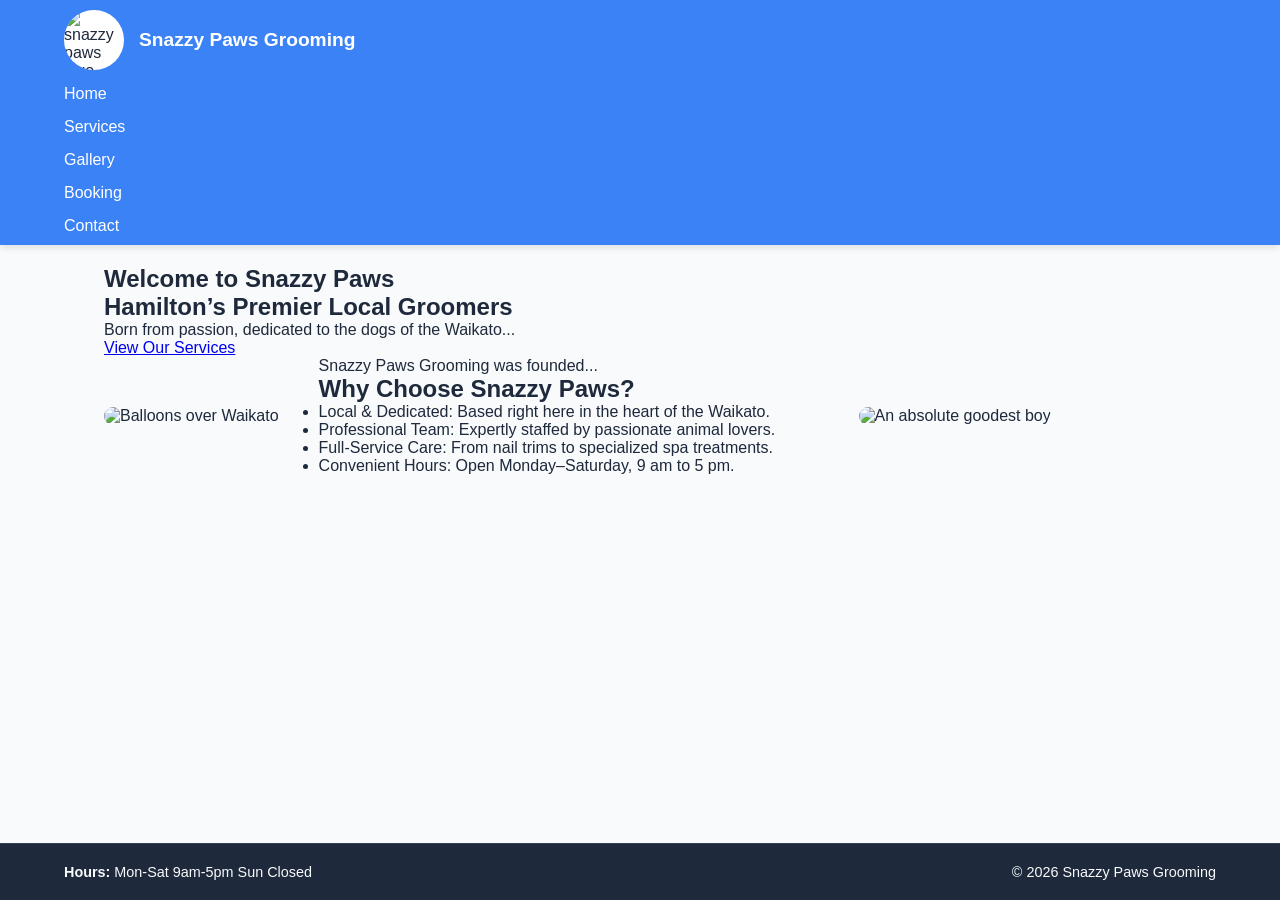
==== index.html @ b4efa89c "Add files via upload" ====
<!DOCTYPE html>
<html lang="en" class="scroll-smooth">
<head>
    <meta charset="utf-8">
    <meta name="viewport" content="width=device-width, initial-scale=1.0">
    <link rel= "stylesheet" href="css/snazzy.css">
    
    <title>Snazzy Paws Home</title>
</head>
<body>
    <nav class="nav-tab">
        <div class="brand-container">
            <div class="logo-container">
            <img src="Public/images/snazzy-logo.png" alt="snazzy paws logo">
            </div>
            <span class="brand-name">Snazzy Paws Grooming</span>
        </div>

        <div class="nav-links">
            <a href="index.html" aria-current="page">Home</a>
            <a href="services.html">Services</a>
            <a href="gallery.html">Gallery</a>
            <a href="booking.html">Booking</a>
            <a href="contact.html">Contact</a>
        </div>
    </nav>
    <main class="page-wrapper">
        <section class="overview"> <h1>Welcome to Snazzy Paws</h1>
            <h2>Hamilton’s Premier Local Groomers</h2>
            <p>Born from passion, dedicated to the dogs of the Waikato...</p>
            <a href="services.html" class="cta-button">View Our Services</a>
        </section>

        <section class="about-us">
            <div class="home-grid"> <div class="home-img">
                    <img src="Public/images/waikato.jpg" alt="Balloons over Waikato">
                </div>
                
                <div class="about-content">
                    <p>Snazzy Paws Grooming was founded...</p>
                    <h2>Why Choose Snazzy Paws?</h2>
                    <ul> <li>Local & Dedicated: Based right here in the heart of the Waikato.</li>
                        <li>Professional Team: Expertly staffed by passionate animal lovers.</li>
                        <li>Full-Service Care: From nail trims to specialized spa treatments.</li>
                        <li>Convenient Hours: Open Monday–Saturday, 9 am to 5 pm.</li>
                    </ul>
                </div>

                <div class="bigolboy">
                    <img src="Public/images/bigolboy.jpg" alt="An absolute goodest boy">
                </div>
            </div>
        </section>
    </main>
    

</body>
<footer class="footer">
    <div class="opening-hours">
        <p><strong>Hours:</strong> Mon-Sat 9am-5pm <br> Sun Closed</p>
    </div>
    
    <div class="copy-text">
        <p>&copy; 2026 Snazzy Paws Grooming</p>
    </div>
</footer>


</html>
---- css/snazzy.css ----
/* ------------------ Shared Stylings --------------------*/
/*  Reset and Page Background */
* {
  margin: 0;
  padding: 0;
  box-sizing: border-box; 
  font-family: sans-serif;
}

body {
  background-color: #f8fafc; 
  color: #1e293b;
}

/*  Navigation Bar (The Container) */
.nav-tab {
  display: flex;
  align-items: center; 
  background: #3b82f6; 
  padding: 10px 5%;
  box-shadow: 0 4px 6px -1px rgba(0, 0, 0, 0.1);
}

/*  The Logo and Title Group */
.brand-container {
  display: flex;
  align-items: center;
  gap: 15px;
  margin-right: auto; 
}

.logo-container {
  height: 60px;       
  width: 60px;       
  overflow: hidden;   
  border-radius: 50%; 
  background: white;  
}

.logo-container img {
  width: 100%;
  height: 100%;
  object-fit: cover;  
}

.brand-name {
  color: white;
  font-weight: bold;
  font-size: 1.2rem;
}

/*  The Navigation Links */
nav { 
    flex-direction: column; 
    height: auto; 
    padding: 20px 0;
  }
.nav-links {
  flex-direction: column;
  display: flex;
  gap: 15px;
  width: 100%;
  padding-top: 15px;
}

.nav-links a {
  text-decoration: none;
  color: white;
  font-weight: 500;
  transition: opacity 0.3s;
}

.nav-links a:hover {
  opacity: 0.8;
}

html, body {
  height: 100%; 
}

body {
  display: flex;
  flex-direction: column; 
  min-height: 100vh;      
  margin: 0;
}

main {
  flex: 1; 
}
.page-wrapper {
  width: 90%;
  max-width: 1800px; 
  margin: 0 auto;    
  padding: 0 40px;   
}

.overview {
  padding-top: 20px;
}

/* The Footer */
.footer {
  display: flex;
  justify-content: space-between; 
  align-items: center;           
  padding: 20px 5%;
  background-color: #1e293b;     
  color: #f8fafc;                
  font-size: 0.9rem;             
  border-top: 1px solid #334155; 
}

.opening-hours br {
  display: none; 
}

@media (max-width: 600px) {
  .footer {
    flex-direction: column;
    text-align: center;
    gap: 10px;
  }
  .opening-hours br {
    display: block; 
  }
}
/* ------------------ The Home/index page --------------------*/
overview {
    margin-left: 10%; 
    padding: 40px 0;
}

.home-grid {
    display: flex;
    align-items: center;
    gap: 40px;
}

.about-content {
    flex: 1;
    max-width: 500px;
}

.home-img img, .bigolboy img {
    width: 100%;
    height: 400px;
    object-fit: cover;
    border-radius: 50px; 
}

@media (max-width: 1024px) {
    .overview {
        margin-left: 0;
        text-align: center;
    }

    .home-grid {
        flex-direction: column; 
        gap: 20px;
    }

    .about-content {
        margin-left: 0 !important; 
        max-width: 100%;
        padding: 10px;
        text-align: center;
    }
    
    .home-img, .bigolboy {
        margin-left: 0 !important;
        width: 100%;
    }

    .home-img img, .bigolboy img {
        height: 300px; 
        border-radius: 20px;
    }

    ul {
        text-align: left; 
        display: inline-block;
    }
}
/* ------------------ The Services page --------------------*/
/* The Grid Container */

.services-grid {
  display: grid;
  grid-template-columns: repeat(2, 1fr); 
  gap: 30px;                             
  margin: 20px 0;
  padding-left: 20px;
  padding-right: 20px;
}

/* The Card Style */
.service-card {
  background: white;
  border-radius: 12px;                   
  overflow: hidden;                      
  box-shadow: 0 4px 12px rgba(0, 0, 0, 0.08); 
  transition: transform 0.2s ease;
}

.service-card:hover {
  transform: translateY(-5px);           
}

.service-card img {
  width: 100%;
  height: 200px;
  object-fit: cover;
  object-position: center;                     
}
.service-card img.focus-bottom {
  object-position: center bottom;
}
.service-card img.focus-top {
  object-position: center top;
}

.card-content {
  padding: 20px;
}


.pricing-table {
  display: flex;
  flex-direction: column; 
  align-items: center;  
}
table {
  table {
  width: 100%;
  border-collapse: collapse;
}
}

th, td {
  padding: 15px;
  text-align: left;
  border-bottom: 1px solid #e2e8f0; 
}

th {
  background-color: #3b82f6;
  color: white;
  text-transform: uppercase;
  font-size: 0.8rem;
  letter-spacing: 1px;
}

@media (max-width: 768px) {
  .services-grid {
    grid-template-columns: 1fr; 
  }
  
  .page-wrapper {
    padding: 0 20px; 
  }
}
.table-scroll-container {
  width: 100%;
  overflow-x: auto; 
  display: flex;
  flex-direction: column; 
  align-items: center; 
}
/* ------------------ The Contact page --------------------*/
.contact-container {
    display: grid;
    grid-template-columns: 1fr 1fr; 
    gap: 50px;                      
    padding-top: 40px;
    padding-bottom: 40px;
}


.contact-form {
    background: #f1f5f9;
    padding: 30px;
    border-radius: 12px;
    display: flex;
    flex-direction: column;
    gap: 10px;
}

.contact-form input, 
.contact-form textarea {
    padding: 12px;
    border: 1px solid #cbd5e1;
    border-radius: 6px;
    font-size: 1rem;
}

.submit-btn {
    background-color: #3b82f6;
    color: white;
    padding: 12px;
    border: none;
    border-radius: 6px;
    cursor: pointer;
    font-weight: bold;
    margin-top: 10px;
}
.map-container iframe {
    width: 100%;    
    max-width: 100%;
    height: 450px;  
    border-radius: 12px;
}

@media (max-width: 800px) {
    .contact-container {
        grid-template-columns: 1fr;
    }
}
/* ------------------ The Gallery page --------------------*/

.gallery-layout {
  display: grid;
  grid-template-columns: 3fr 1fr; 
  gap: 20px;
  align-items: start;
}

.featured-img img {
  width: 100%;
  height: 1000px; 
  object-fit: cover;
  border-radius: 12px;
  box-shadow: 0 4px 10px rgba(0,0,0,0.1);
}

.caption {
  font-size: 0.9rem;
  color: #64748b;
  margin-top: 8px;
  font-style: italic;
}


.thumbnail-sidebar {
  display: grid;
  grid-template-columns: repeat(2, 1fr); 
  gap: 10px;
}


.thumb img {
  width: 100%;
  aspect-ratio: 1 / 1; 
  object-fit: cover;
  border-radius: 8px;
  cursor: pointer;
  transition: transform 0.2s ease;
}

.thumb img:hover {
  transform: scale(1.05);
}


.more-images {
  background-color: #e2e8f0;
  border-radius: 8px;
  display: flex;
  align-items: center;
  justify-content: center;
  font-weight: bold;
  color: #475569;
  aspect-ratio: 1 / 1;
  cursor: pointer;
}


@media (max-width: 900px) {
  .gallery-layout {
    grid-template-columns: 1fr;
  }
  .featured-img img {
    height: 400px; 
  }
  .thumbnail-sidebar {
    grid-template-columns: repeat(4, 1fr); 
    margin-top: 20px; 
  }
}

/* ------------------ The Booking page --------------------*/
/* Create the side-by-side layout from your wireframe */
.booking-dashboard {
    display: grid;
    grid-template-columns: 1fr 1fr; /* Split into two equal columns */
    gap: 40px;                      /* Space between the calendar and the form */
    align-items: start;
}
.calendar-grid {
    display: grid;
    grid-template-columns: repeat(7, 1fr); 
    gap: 8px;
    background: #f8fafc;
    padding: 15px;
    border-radius: 8px;
    border: 1px solid #e2e8f0;
}
.calendar-wrapper h3 {
    margin-top: 20px;
    margin-bottom: 10px;
}
@media (max-width: 900px) {
    .booking-dashboard {
        grid-template-columns: 1fr;
    }
}
.day-head {
  font-size: 0.8rem;
  font-weight: bold;
  text-align: center;
  color: #64748b;
}
.calendar-day {
  aspect-ratio: 1 / 1; 
  border: 1px solid #e2e8f0;
  background: white;
  border-radius: 4px;
  cursor: pointer;
  display: flex;
  align-items: center;
  justify-content: center;
}
.calendar-day.current-selection {
    background-color: #3b82f6; 
    color: white;
    border-color: #2563eb;
    font-weight: bold;
}
.calendar-day:hover {
  background-color: #3b82f6;
  color: white;
}
.day-booked {
  background-color: #f1f5f9;
  color: #94a3b8;
  cursor: not-allowed;
  text-decoration: line-through;
}
.times-table{
  margin-top: 20px;
  margin-bottom: 40px;
}
.time-slots {
  display: flex;
  flex-wrap: wrap;
  gap: 10px;
  margin-top: 20px;
}
.time-btn {
  padding: 10px 20px;
  border: 1px solid #3b82f6;
  border-radius: 20px; 
  background: white;
  color: #3b82f6;
}
.booking-form-box {
  display: flex;
  flex-direction: column;
  gap: 15px; 
  max-width: 400px; 
}
.form-group {
  display: flex;
  flex-direction: column; 
  gap: 5px;
}
.form-group input, 
.form-group select, 
.form-group textarea {
  padding: 10px;
  border: 1px solid #cbd5e1;
  border-radius: 6px;
  width: 100%; 
}
.book-now-btn {
  background-color: #22c55e;
  color: white;
  padding: 12px;
  border: none;
  border-radius: 8px;
  font-weight: bold;
  cursor: pointer;
  width: fit-content;
  padding: 12px 30px;
}
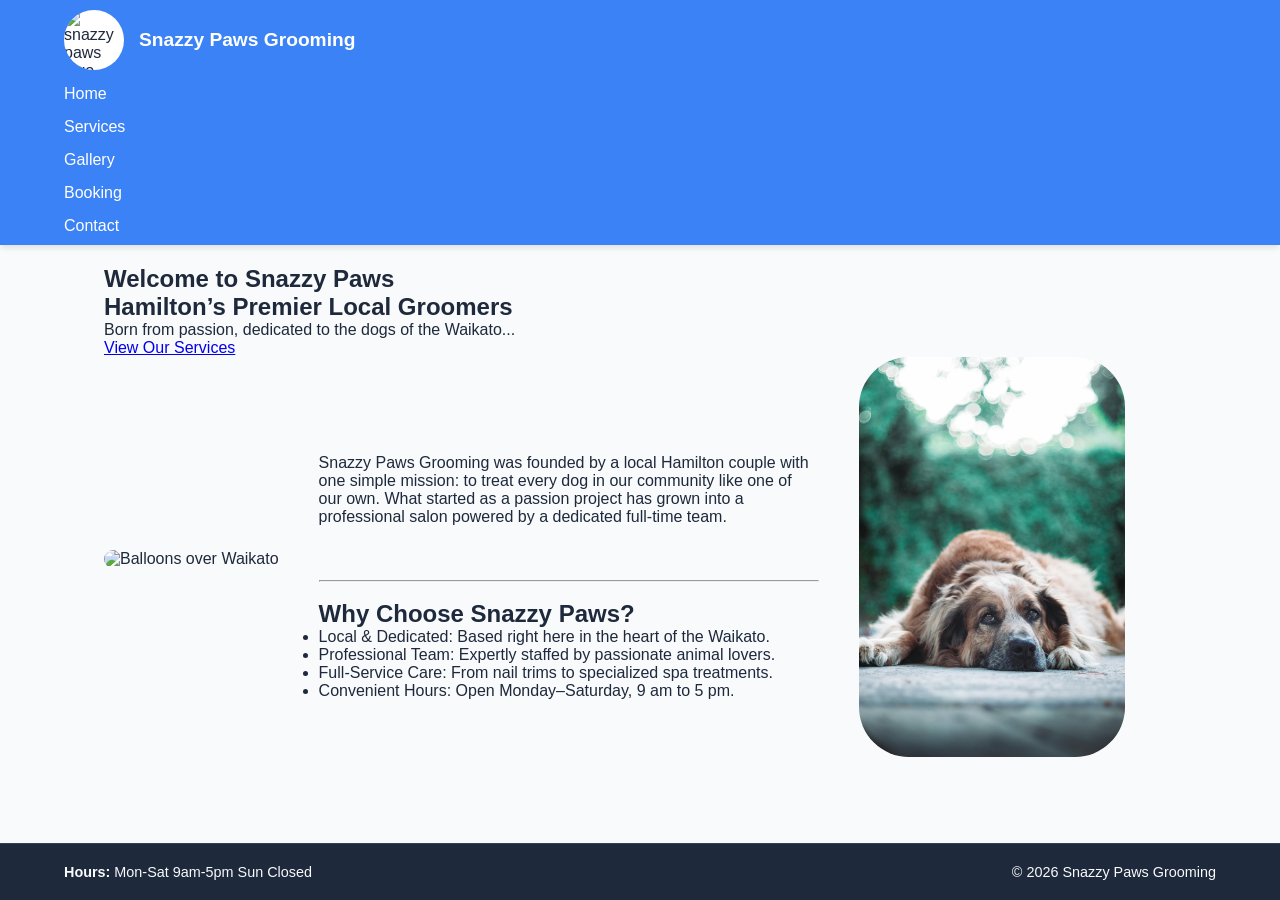
==== commit f9bd086b: "Add files via upload" ====
--- a/index.html
+++ b/index.html
@@ -37,8 +37,9 @@
                 </div>
                 
                 <div class="about-content">
-                    <p>Snazzy Paws Grooming was founded...</p>
-                    <h2>Why Choose Snazzy Paws?</h2>
+                    <br><br>
+                    <p>Snazzy Paws Grooming was founded by a local Hamilton couple with one simple mission: to treat every dog in our community like one of our own. What started as a passion project has grown into a professional salon powered by a dedicated full-time team. </p>
+                    <br><br><br><hr><br><h2>Why Choose Snazzy Paws?</h2>
                     <ul> <li>Local & Dedicated: Based right here in the heart of the Waikato.</li>
                         <li>Professional Team: Expertly staffed by passionate animal lovers.</li>
                         <li>Full-Service Care: From nail trims to specialized spa treatments.</li>
@@ -52,10 +53,7 @@
             </div>
         </section>
     </main>
-    
-
-</body>
-<footer class="footer">
+   <footer class="footer">
     <div class="opening-hours">
         <p><strong>Hours:</strong> Mon-Sat 9am-5pm <br> Sun Closed</p>
     </div>
@@ -63,7 +61,10 @@
     <div class="copy-text">
         <p>&copy; 2026 Snazzy Paws Grooming</p>
     </div>
-</footer>
+</footer> 
+
+</body>
+
 
 
 </html>
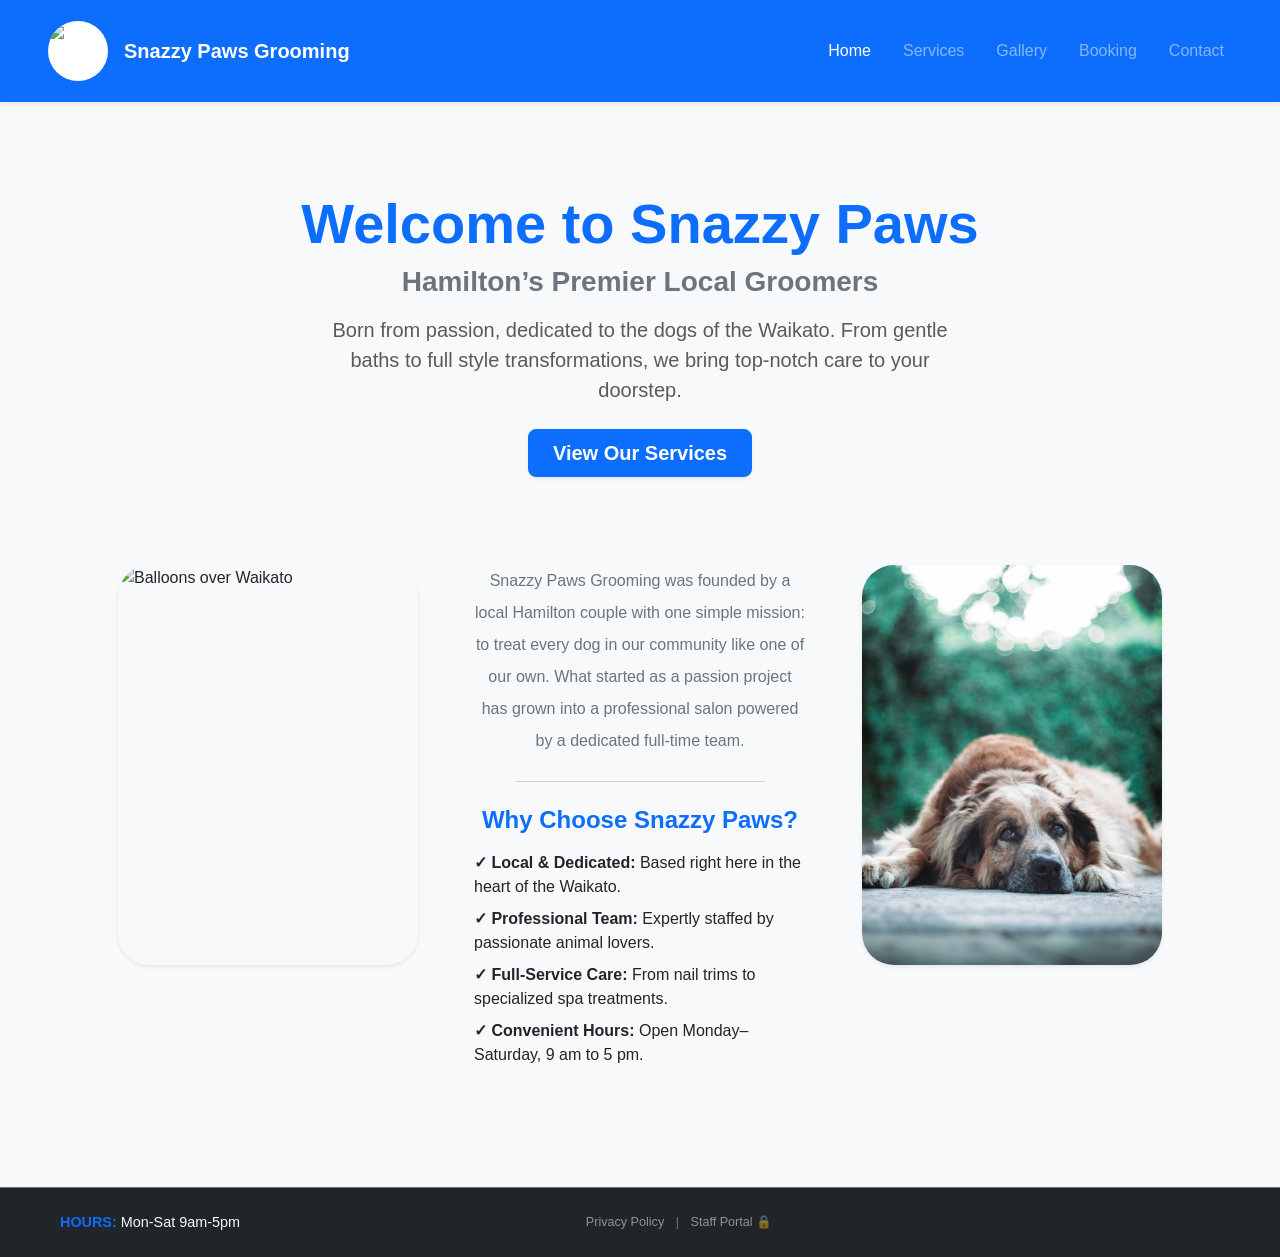
==== commit 024b90a8: "assessment 3 update" ====
--- a/index.html
+++ b/index.html
@@ -1,71 +1,128 @@
-<!DOCTYPE html>
-<html lang="en" class="scroll-smooth">
-<head>
-    <meta charset="utf-8">
-    <meta name="viewport" content="width=device-width, initial-scale=1.0">
-    <link rel= "stylesheet" href="css/snazzy.css">
-    
-    <title>Snazzy Paws Home</title>
-</head>
-<body>
-    <nav class="nav-tab">
-        <div class="brand-container">
-            <div class="logo-container">
-            <img src="Public/images/snazzy-logo.png" alt="snazzy paws logo">
-            </div>
-            <span class="brand-name">Snazzy Paws Grooming</span>
-        </div>
-
-        <div class="nav-links">
-            <a href="index.html" aria-current="page">Home</a>
-            <a href="services.html">Services</a>
-            <a href="gallery.html">Gallery</a>
-            <a href="booking.html">Booking</a>
-            <a href="contact.html">Contact</a>
-        </div>
-    </nav>
-    <main class="page-wrapper">
-        <section class="overview"> <h1>Welcome to Snazzy Paws</h1>
-            <h2>Hamilton’s Premier Local Groomers</h2>
-            <p>Born from passion, dedicated to the dogs of the Waikato...</p>
-            <a href="services.html" class="cta-button">View Our Services</a>
-        </section>
-
-        <section class="about-us">
-            <div class="home-grid"> <div class="home-img">
-                    <img src="Public/images/waikato.jpg" alt="Balloons over Waikato">
-                </div>
-                
-                <div class="about-content">
-                    <br><br>
-                    <p>Snazzy Paws Grooming was founded by a local Hamilton couple with one simple mission: to treat every dog in our community like one of our own. What started as a passion project has grown into a professional salon powered by a dedicated full-time team. </p>
-                    <br><br><br><hr><br><h2>Why Choose Snazzy Paws?</h2>
-                    <ul> <li>Local & Dedicated: Based right here in the heart of the Waikato.</li>
-                        <li>Professional Team: Expertly staffed by passionate animal lovers.</li>
-                        <li>Full-Service Care: From nail trims to specialized spa treatments.</li>
-                        <li>Convenient Hours: Open Monday–Saturday, 9 am to 5 pm.</li>
-                    </ul>
-                </div>
-
-                <div class="bigolboy">
-                    <img src="Public/images/bigolboy.jpg" alt="An absolute goodest boy">
-                </div>
-            </div>
-        </section>
-    </main>
-   <footer class="footer">
-    <div class="opening-hours">
-        <p><strong>Hours:</strong> Mon-Sat 9am-5pm <br> Sun Closed</p>
-    </div>
-    
-    <div class="copy-text">
-        <p>&copy; 2026 Snazzy Paws Grooming</p>
-    </div>
-</footer> 
-
-</body>
-
-
-
-</html>
-
+<!DOCTYPE html>
+<html lang="en" class="scroll-smooth">
+<head>
+    <meta charset="utf-8">
+    <!-- Required Task 1a Meta Tags -->
+    <meta name="viewport" content="width=device-width, initial-scale=1.0">
+    <meta name="description" content="Welcome to Snazzy Paws Grooming, Hamilton's premier local dog groomers. Discover our dedicated, full-service care across the Waikato region.">
+    
+    <!-- Bootstrap CSS Framework -->
+    <link href="https://cdn.jsdelivr.net/npm/bootstrap@5.3.3/dist/css/bootstrap.min.css" rel="stylesheet">
+    <!-- Custom Style Overrides -->
+    <link rel="stylesheet" href="css/snazzy.css">
+    
+    <title>Snazzy Paws Home</title>
+</head>
+<body class="d-flex flex-column min-vh-100 bg-light text-dark">
+
+    <!-- START: NAVIGATION COMPONENT -->
+    <nav class="navbar navbar-expand-lg navbar-dark bg-primary shadow-sm py-3">
+        <div class="container-fluid px-md-5">
+            <!-- Brand & Logo Identity -->
+            <a class="navbar-brand d-flex align-items-center gap-3" href="index.html">
+                <div class="logo-container rounded-circle bg-white overflow-hidden" style="width: 60px; height: 60px;">
+                    <img src="Public/images/snazzy-logo.png" alt="snazzy paws logo" class="w-100 h-100 object-fit-cover">
+                </div>
+                <span class="fw-bold tracking-wide">Snazzy Paws Grooming</span>
+            </a>
+
+            <!-- Mobile Hamburger Toggle Button -->
+            <button class="navbar-toggler" type="button" data-bs-toggle="collapse" data-bs-target="#snazzyNav" aria-controls="snazzyNav" aria-expanded="false" aria-label="Toggle navigation">
+                <span class="navbar-toggler-icon"></span>
+            </button>
+
+            <!-- Navigation Menu Items -->
+            <div class="collapse navbar-collapse" id="snazzyNav">
+                <div class="navbar-nav ms-auto gap-lg-3 mt-3 mt-lg-0 fw-medium">
+                    <a class="nav-link active" href="index.html" aria-current="page">Home</a>
+                    <a class="nav-link text-white-50" href="services.html">Services</a>
+                    <a class="nav-link text-white-50" href="gallery.html">Gallery</a>
+                    <a class="nav-link text-white-50" href="booking.html">Booking</a>
+                    <a class="nav-link text-white-50" href="contact.html">Contact</a>
+                </div>
+            </div>
+        </div>
+    </nav>
+    <!-- END: NAVIGATION COMPONENT -->
+
+    <!-- START: MAIN BODY SECTION -->
+    <main class="flex-grow-1 container my-5 px-4 px-md-5">
+        
+        <!-- Welcome Header Banner -->
+        <section class="overview text-center mb-5 mx-auto" style="max-width: 800px;"> 
+            <h1 class="display-4 fw-bold text-primary mb-2">Welcome to Snazzy Paws</h1>
+            <h2 class="h3 text-secondary fw-semibold mb-3">Hamilton’s Premier Local Groomers</h2>
+            <!-- Swapped out the custom class for standard Bootstrap layout structure -->
+            <p class="lead text-muted mx-auto mb-4" style="max-width: 650px;">
+                Born from passion, dedicated to the dogs of the Waikato. From gentle baths to full style transformations, we bring top-notch care to your doorstep.
+            </p>
+            <a href="services.html" class="btn btn-primary btn-lg px-4 py-2 fw-semibold shadow-sm">View Our Services</a>
+        </section>
+
+        <!-- START: ABOUT US SECTION -->
+        <section class="about-us my-5">
+            <!-- Using d-flex instead of row keeps the dimensions strict and centered -->
+            <div class="d-flex flex-column flex-lg-row align-items-start justify-content-center gap-4 gap-xl-5">
+                
+                <!-- Left Feature Image (Strict Width) -->
+                <div class="flex-shrink-0 mx-auto mx-lg-0" style="width: 300px;">
+                    <div class="overflow-hidden rounded-5 shadow-sm" style="height: 400px;">
+                        <img src="Public/images/waikato.jpg" alt="Balloons over Waikato" class="w-100 h-100 object-fit-cover">
+                    </div>
+                </div>
+                
+                <!-- Middle Text (Wider, balanced text box) -->
+                <div class="text-center px-2" style="max-width: 550px; flex: 1;">
+                    <p class="text-secondary lh-lg mb-4 fs-6">
+                        Snazzy Paws Grooming was founded by a local Hamilton couple with one simple mission: to treat every dog in our community like one of our own. What started as a passion project has grown into a professional salon powered by a dedicated full-time team.
+                    </p>
+                    
+                    <hr class="w-75 mx-auto text-muted mb-4">
+                    
+                    <h2 class="h4 fw-bold text-primary mb-3">Why Choose Snazzy Paws?</h2>
+                    <ul class="list-unstyled text-start d-inline-block ps-0">
+                        <li class="mb-2"><strong class="text-dark">✓ Local & Dedicated:</strong> Based right here in the heart of the Waikato.</li>
+                        <li class="mb-2"><strong class="text-dark">✓ Professional Team:</strong> Expertly staffed by passionate animal lovers.</li>
+                        <li class="mb-2"><strong class="text-dark">✓ Full-Service Care:</strong> From nail trims to specialized spa treatments.</li>
+                        <li class="mb-2"><strong class="text-dark">✓ Convenient Hours:</strong> Open Monday–Saturday, 9 am to 5 pm.</li>
+                    </ul>
+                </div>
+
+                <!-- Right Feature Image (Strict Width) -->
+                <div class="flex-shrink-0 mx-auto mx-lg-0" style="width: 300px;">
+                    <div class="overflow-hidden rounded-5 shadow-sm" style="height: 400px;">
+                        <img src="Public/images/bigolboy.jpg" alt="An absolute goodest boy" class="w-100 h-100 object-fit-cover">
+                    </div>
+                </div>
+                
+            </div>
+        </section>
+        <!-- END: ABOUT US SECTION -->
+    </main>
+    <!-- END: MAIN BODY SECTION -->
+
+    <!-- START: FOOTER COMPONENT -->
+    <footer class="footer bg-dark text-light border-top border-secondary py-4 px-md-5 mt-auto">
+        <div class="container-fluid d-flex flex-column flex-md-row justify-content-between align-items-center gap-3">
+            <div class="opening-hours text-center text-md-start">
+                <p class="mb-0"><strong class="text-uppercase tracking-wider text-primary">Hours:</strong> Mon-Sat 9am-5pm <span class="d-block d-md-inline ms-md-3 text-muted">| Sun Closed</span></p>
+            </div>
+            
+            <div class="footer-links text-center small">
+                <a href="privacy.html" class="text-white-50 text-decoration-none mx-2 hover-white">Privacy Policy</a>
+                <span class="text-secondary">|</span>
+                <!-- Staff portal nav for marker to easily access this would normally be password protected -->
+                <a href="roster.html" class="text-white-50 text-decoration-none mx-2 hover-white">Staff Portal 🔒</a>
+            </div>
+
+            <div class="copy-text text-center text-md-end text-muted">
+                <p class="mb-0">&copy; 2026 Snazzy Paws Grooming</p>
+            </div>
+        </div>
+    </footer>
+    <!-- END: FOOTER COMPONENT -->
+
+    <!-- Framework JavaScript Bundle for responsive elements like Mobile Hamburger Toggle -->
+    <script src="https://cdn.jsdelivr.net/npm/bootstrap@5.3.3/dist/js/bootstrap.bundle.min.js"></script>
+</body>
+</html>
--- a/css/snazzy.css
+++ b/css/snazzy.css
@@ -1,495 +1,511 @@
-/* ------------------ Shared Stylings --------------------*/
-/*  Reset and Page Background */
-* {
-  margin: 0;
-  padding: 0;
-  box-sizing: border-box; 
-  font-family: sans-serif;
-}
-
-body {
-  background-color: #f8fafc; 
-  color: #1e293b;
-}
-
-/*  Navigation Bar (The Container) */
-.nav-tab {
-  display: flex;
-  align-items: center; 
-  background: #3b82f6; 
-  padding: 10px 5%;
-  box-shadow: 0 4px 6px -1px rgba(0, 0, 0, 0.1);
-}
-
-/*  The Logo and Title Group */
-.brand-container {
-  display: flex;
-  align-items: center;
-  gap: 15px;
-  margin-right: auto; 
-}
-
-.logo-container {
-  height: 60px;       
-  width: 60px;       
-  overflow: hidden;   
-  border-radius: 50%; 
-  background: white;  
-}
-
-.logo-container img {
-  width: 100%;
-  height: 100%;
-  object-fit: cover;  
-}
-
-.brand-name {
-  color: white;
-  font-weight: bold;
-  font-size: 1.2rem;
-}
-
-/*  The Navigation Links */
-nav { 
-    flex-direction: column; 
-    height: auto; 
-    padding: 20px 0;
-  }
-.nav-links {
-  flex-direction: column;
-  display: flex;
-  gap: 15px;
-  width: 100%;
-  padding-top: 15px;
-}
-
-.nav-links a {
-  text-decoration: none;
-  color: white;
-  font-weight: 500;
-  transition: opacity 0.3s;
-}
-
-.nav-links a:hover {
-  opacity: 0.8;
-}
-
-html, body {
-  height: 100%; 
-}
-
-body {
-  display: flex;
-  flex-direction: column; 
-  min-height: 100vh;      
-  margin: 0;
-}
-
-main {
-  flex: 1; 
-}
-.page-wrapper {
-  width: 90%;
-  max-width: 1800px; 
-  margin: 0 auto;    
-  padding: 0 40px;   
-}
-
-.overview {
-  padding-top: 20px;
-}
-
-/* The Footer */
-.footer {
-  display: flex;
-  justify-content: space-between; 
-  align-items: center;           
-  padding: 20px 5%;
-  background-color: #1e293b;     
-  color: #f8fafc;                
-  font-size: 0.9rem;             
-  border-top: 1px solid #334155; 
-}
-
-.opening-hours br {
-  display: none; 
-}
-
-@media (max-width: 600px) {
-  .footer {
-    flex-direction: column;
-    text-align: center;
-    gap: 10px;
-  }
-  .opening-hours br {
-    display: block; 
-  }
-}
-/* ------------------ The Home/index page --------------------*/
-overview {
-    margin-left: 10%; 
-    padding: 40px 0;
-}
-
-.home-grid {
-    display: flex;
-    align-items: center;
-    gap: 40px;
-}
-
-.about-content {
-    flex: 1;
-    max-width: 500px;
-}
-
-.home-img img, .bigolboy img {
-    width: 100%;
-    height: 400px;
-    object-fit: cover;
-    border-radius: 50px; 
-}
-
-@media (max-width: 1024px) {
-    .overview {
-        margin-left: 0;
-        text-align: center;
-    }
-
-    .home-grid {
-        flex-direction: column; 
-        gap: 20px;
-    }
-
-    .about-content {
-        margin-left: 0 !important; 
-        max-width: 100%;
-        padding: 10px;
-        text-align: center;
-    }
-    
-    .home-img, .bigolboy {
-        margin-left: 0 !important;
-        width: 100%;
-    }
-
-    .home-img img, .bigolboy img {
-        height: 300px; 
-        border-radius: 20px;
-    }
-
-    ul {
-        text-align: left; 
-        display: inline-block;
-    }
-}
-/* ------------------ The Services page --------------------*/
-/* The Grid Container */
-
-.services-grid {
-  display: grid;
-  grid-template-columns: repeat(2, 1fr); 
-  gap: 30px;                             
-  margin: 20px 0;
-  padding-left: 20px;
-  padding-right: 20px;
-}
-
-/* The Card Style */
-.service-card {
-  background: white;
-  border-radius: 12px;                   
-  overflow: hidden;                      
-  box-shadow: 0 4px 12px rgba(0, 0, 0, 0.08); 
-  transition: transform 0.2s ease;
-}
-
-.service-card:hover {
-  transform: translateY(-5px);           
-}
-
-.service-card img {
-  width: 100%;
-  height: 200px;
-  object-fit: cover;
-  object-position: center;                     
-}
-.service-card img.focus-bottom {
-  object-position: center bottom;
-}
-.service-card img.focus-top {
-  object-position: center top;
-}
-
-.card-content {
-  padding: 20px;
-}
-
-
-.pricing-table {
-  display: flex;
-  flex-direction: column; 
-  align-items: center;  
-}
-table {
-  table {
-  width: 100%;
-  border-collapse: collapse;
-}
-}
-
-th, td {
-  padding: 15px;
-  text-align: left;
-  border-bottom: 1px solid #e2e8f0; 
-}
-
-th {
-  background-color: #3b82f6;
-  color: white;
-  text-transform: uppercase;
-  font-size: 0.8rem;
-  letter-spacing: 1px;
-}
-
-@media (max-width: 768px) {
-  .services-grid {
-    grid-template-columns: 1fr; 
-  }
-  
-  .page-wrapper {
-    padding: 0 20px; 
-  }
-}
-.table-scroll-container {
-  width: 100%;
-  overflow-x: auto; 
-  display: flex;
-  flex-direction: column; 
-  align-items: center; 
-}
-/* ------------------ The Contact page --------------------*/
-.contact-container {
-    display: grid;
-    grid-template-columns: 1fr 1fr; 
-    gap: 50px;                      
-    padding-top: 40px;
-    padding-bottom: 40px;
-}
-
-
-.contact-form {
-    background: #f1f5f9;
-    padding: 30px;
-    border-radius: 12px;
-    display: flex;
-    flex-direction: column;
-    gap: 10px;
-}
-
-.contact-form input, 
-.contact-form textarea {
-    padding: 12px;
-    border: 1px solid #cbd5e1;
-    border-radius: 6px;
-    font-size: 1rem;
-}
-
-.submit-btn {
-    background-color: #3b82f6;
-    color: white;
-    padding: 12px;
-    border: none;
-    border-radius: 6px;
-    cursor: pointer;
-    font-weight: bold;
-    margin-top: 10px;
-}
-.map-container iframe {
-    width: 100%;    
-    max-width: 100%;
-    height: 450px;  
-    border-radius: 12px;
-}
-
-@media (max-width: 800px) {
-    .contact-container {
-        grid-template-columns: 1fr;
-    }
-}
-/* ------------------ The Gallery page --------------------*/
-
-.gallery-layout {
-  display: grid;
-  grid-template-columns: 3fr 1fr; 
-  gap: 20px;
-  align-items: start;
-}
-
-.featured-img img {
-  width: 100%;
-  height: 1000px; 
-  object-fit: cover;
-  border-radius: 12px;
-  box-shadow: 0 4px 10px rgba(0,0,0,0.1);
-}
-
-.caption {
-  font-size: 0.9rem;
-  color: #64748b;
-  margin-top: 8px;
-  font-style: italic;
-}
-
-
-.thumbnail-sidebar {
-  display: grid;
-  grid-template-columns: repeat(2, 1fr); 
-  gap: 10px;
-}
-
-
-.thumb img {
-  width: 100%;
-  aspect-ratio: 1 / 1; 
-  object-fit: cover;
-  border-radius: 8px;
-  cursor: pointer;
-  transition: transform 0.2s ease;
-}
-
-.thumb img:hover {
-  transform: scale(1.05);
-}
-
-
-.more-images {
-  background-color: #e2e8f0;
-  border-radius: 8px;
-  display: flex;
-  align-items: center;
-  justify-content: center;
-  font-weight: bold;
-  color: #475569;
-  aspect-ratio: 1 / 1;
-  cursor: pointer;
-}
-
-
-@media (max-width: 900px) {
-  .gallery-layout {
-    grid-template-columns: 1fr;
-  }
-  .featured-img img {
-    height: 400px; 
-  }
-  .thumbnail-sidebar {
-    grid-template-columns: repeat(4, 1fr); 
-    margin-top: 20px; 
-  }
-}
-
-/* ------------------ The Booking page --------------------*/
-/* Create the side-by-side layout from your wireframe */
-.booking-dashboard {
-    display: grid;
-    grid-template-columns: 1fr 1fr; /* Split into two equal columns */
-    gap: 40px;                      /* Space between the calendar and the form */
-    align-items: start;
-}
-.calendar-grid {
-    display: grid;
-    grid-template-columns: repeat(7, 1fr); 
-    gap: 8px;
-    background: #f8fafc;
-    padding: 15px;
-    border-radius: 8px;
-    border: 1px solid #e2e8f0;
-}
-.calendar-wrapper h3 {
-    margin-top: 20px;
-    margin-bottom: 10px;
-}
-@media (max-width: 900px) {
-    .booking-dashboard {
-        grid-template-columns: 1fr;
-    }
-}
-.day-head {
-  font-size: 0.8rem;
-  font-weight: bold;
-  text-align: center;
-  color: #64748b;
-}
-.calendar-day {
-  aspect-ratio: 1 / 1; 
-  border: 1px solid #e2e8f0;
-  background: white;
-  border-radius: 4px;
-  cursor: pointer;
-  display: flex;
-  align-items: center;
-  justify-content: center;
-}
-.calendar-day.current-selection {
-    background-color: #3b82f6; 
-    color: white;
-    border-color: #2563eb;
-    font-weight: bold;
-}
-.calendar-day:hover {
-  background-color: #3b82f6;
-  color: white;
-}
-.day-booked {
-  background-color: #f1f5f9;
-  color: #94a3b8;
-  cursor: not-allowed;
-  text-decoration: line-through;
-}
-.times-table{
-  margin-top: 20px;
-  margin-bottom: 40px;
-}
-.time-slots {
-  display: flex;
-  flex-wrap: wrap;
-  gap: 10px;
-  margin-top: 20px;
-}
-.time-btn {
-  padding: 10px 20px;
-  border: 1px solid #3b82f6;
-  border-radius: 20px; 
-  background: white;
-  color: #3b82f6;
-}
-.booking-form-box {
-  display: flex;
-  flex-direction: column;
-  gap: 15px; 
-  max-width: 400px; 
-}
-.form-group {
-  display: flex;
-  flex-direction: column; 
-  gap: 5px;
-}
-.form-group input, 
-.form-group select, 
-.form-group textarea {
-  padding: 10px;
-  border: 1px solid #cbd5e1;
-  border-radius: 6px;
-  width: 100%; 
-}
-.book-now-btn {
-  background-color: #22c55e;
-  color: white;
-  padding: 12px;
-  border: none;
-  border-radius: 8px;
-  font-weight: bold;
-  cursor: pointer;
-  width: fit-content;
-  padding: 12px 30px;
+/* ------------------ Shared Stylings --------------------*/
+/*  Reset and Page Background */
+* {
+  margin: 0;
+  padding: 0;
+  box-sizing: border-box; 
+  font-family: sans-serif;
+}
+
+body {
+  background-color: #f8fafc; 
+  color: #1e293b;
+}
+
+/*  Navigation Bar (The Container) */
+.nav-tab {
+  display: flex;
+  align-items: center;
+  justify-content: space-between; 
+  background: #3b82f6; 
+  padding: 10px 5%;
+  box-shadow: 0 4px 6px -1px rgba(0, 0, 0, 0.1);
+}
+
+/*  The Logo and Title Group */
+.brand-container {
+  display: flex;
+  align-items: center;
+  gap: 15px;
+  margin-right: auto; 
+}
+
+.logo-container {
+  height: 60px;       
+  width: 60px;       
+  overflow: hidden;   
+  border-radius: 50%; 
+  background: white;  
+}
+
+.logo-container img {
+  width: 100%;
+  height: 100%;
+  object-fit: cover;  
+}
+
+.brand-name {
+  color: white;
+  font-weight: bold;
+  font-size: 1.2rem;
+}
+
+/*  The Navigation Links */
+nav { 
+    flex-direction: row;  
+    padding: 20px 0;
+  }
+.nav-links {
+  flex-direction: row;
+  display: flex;
+  gap: 30px;
+  width: 100%;
+  padding-top: 15px;
+}
+
+.nav-links a {
+  text-decoration: none;
+  color: white;
+  font-weight: 500;
+  transition: opacity 0.3s;
+}
+
+.nav-links a:hover {
+  opacity: 0.8;
+}
+
+html, body {
+  height: 100%; 
+}
+
+body {
+  display: flex;
+  flex-direction: column; 
+  min-height: 100vh;      
+  margin: 0;
+}
+
+main {
+  flex: 1; 
+}
+.page-wrapper {
+  width: 90%;
+  max-width: 1800px; 
+  margin: 0 auto;    
+  padding: 0 40px;   
+}
+/* The Footer */
+.footer {
+  display: flex;
+  justify-content: space-between; 
+  align-items: center;           
+  padding: 20px 5%;
+  background-color: #1e293b;     
+  color: #f8fafc;                
+  font-size: 0.9rem;             
+  border-top: 1px solid #334155; 
+}
+
+.opening-hours br {
+  display: none; 
+}
+
+@media (max-width: 600px) {
+  .footer {
+    flex-direction: column;
+    text-align: center;
+    gap: 10px;
+  }
+  .opening-hours br {
+    display: block; 
+  }
+}
+/* ------------------ The Home/index page --------------------*/
+.overview {
+    margin-left: 15%; 
+    padding: 40px 0;
+}
+
+.home-grid {
+    display: flex;
+    align-items: center;
+    align-items: flex-start;
+    gap: 40px;
+    margin: 40px auto;        
+    max-width: 1200px;
+}
+
+.about-content {
+    flex: 1;
+    max-width: 500px;
+    text-align: center;
+}
+.about-content ul {
+    display: inline-block;    
+    text-align: left;         
+    margin-top: 15px;
+}
+
+.home-img img, .bigolboy img {
+    width: 100%;
+    height: 400px;
+    object-fit: cover;
+    border-radius: 50px; 
+}
+
+@media (max-width: 1024px) {
+    .overview {
+        margin-left: 0;
+        text-align: center;
+    }
+
+    .home-grid {
+        flex-direction: column; 
+        gap: 20px;
+    }
+
+    .about-content {
+        margin-left: 0 !important; 
+        max-width: 100%;
+        padding: 10px;
+        text-align: center;
+    }
+    
+    .home-img, .bigolboy {
+        margin-left: 0 !important;
+        width: 100%;
+    }
+
+    .home-img img, .bigolboy img {
+        height: 300px; 
+        border-radius: 20px;
+    }
+
+    ul {
+        text-align: left; 
+        display: inline-block;
+    }
+}
+/* ------------------ The Services page --------------------*/
+/* The Grid Container */
+
+.services-grid {
+  display: grid;
+  grid-template-columns: repeat(2, 1fr); 
+  gap: 30px;                             
+  margin: 20px 0;
+  padding-left: 20px;
+  padding-right: 20px;
+}
+
+/* The Card Style */
+.service-card {
+  background: white;
+  border-radius: 12px;                   
+  overflow: hidden;                      
+  box-shadow: 0 4px 12px rgba(0, 0, 0, 0.08); 
+  transition: transform 0.2s ease;
+}
+
+.service-card:hover {
+  transform: translateY(-5px);           
+}
+
+.service-card img {
+  width: 100%;
+  height: 200px;
+  object-fit: cover;
+  object-position: center;                     
+}
+.service-card img.focus-bottom {
+  object-position: center bottom;
+}
+.service-card img.focus-top {
+  object-position: center top;
+}
+
+.card-content {
+  padding: 20px;
+}
+
+
+.pricing-table {
+  display: flex;
+  flex-direction: column; 
+  align-items: center;  
+}
+table {
+  width: 100%;
+  border-collapse: collapse;
+}
+
+
+th, td {
+  padding: 15px;
+  text-align: left;
+  border-bottom: 1px solid #e2e8f0; 
+}
+
+th {
+  background-color: #3b82f6;
+  color: white;
+  text-transform: uppercase;
+  font-size: 0.8rem;
+  letter-spacing: 1px;
+}
+
+@media (max-width: 768px) {
+  .services-grid {
+    grid-template-columns: 1fr; 
+  }
+  
+  .page-wrapper {
+    padding: 0 20px; 
+  }
+}
+.table-scroll-container {
+  width: 100%;
+  overflow-x: auto; 
+  display: flex;
+  flex-direction: column; 
+  align-items: center; 
+}
+/* ------------------ The Contact page --------------------*/
+.contact-container {
+    display: grid;
+    grid-template-columns: 1fr 1fr; 
+    gap: 50px;                      
+    padding-top: 40px;
+    padding-bottom: 40px;
+}
+
+
+.contact-form {
+    background: #f1f5f9;
+    padding: 30px;
+    border-radius: 12px;
+    display: flex;
+    flex-direction: column;
+    gap: 10px;
+}
+
+.contact-form input, 
+.contact-form textarea {
+    padding: 12px;
+    border: 1px solid #cbd5e1;
+    border-radius: 6px;
+    font-size: 1rem;
+}
+
+.submit-btn {
+    background-color: #3b82f6;
+    color: white;
+    padding: 12px;
+    border: none;
+    border-radius: 6px;
+    cursor: pointer;
+    font-weight: bold;
+    margin-top: 10px;
+}
+.map-container iframe {
+    width: 100%;    
+    max-width: 100%;
+    height: 450px;  
+    border-radius: 12px;
+}
+
+@media (max-width: 800px) {
+    .contact-container {
+        grid-template-columns: 1fr;
+    }
+}
+/* ------------------ The Gallery page --------------------*/
+
+.gallery-layout {
+  display: grid;
+  grid-template-columns: 3fr 1fr; 
+  gap: 20px;
+  align-items: start;
+}
+
+.featured-img img {
+  width: 100%;
+  height: 600px; 
+  object-fit: contain;
+  object-position: center;
+  border-radius: 12px;
+  box-shadow: 0 4px 10px rgba(0,0,0,0.1);
+}
+
+.caption {
+  font-size: 0.9rem;
+  color: #64748b;
+  margin-top: 8px;
+  font-style: italic;
+}
+
+
+.thumbnail-sidebar {
+  display: grid;
+  grid-template-columns: repeat(2, 1fr); 
+  gap: 10px;
+}
+
+
+.thumb img {
+  width: 100%;
+  aspect-ratio: 1 / 1; 
+  object-fit: cover;
+  border-radius: 8px;
+  cursor: pointer;
+  transition: transform 0.2s ease;
+}
+
+.thumb img:hover {
+  transform: scale(1.05);
+}
+
+
+.more-images {
+  background-color: #e2e8f0;
+  border-radius: 8px;
+  display: flex;
+  align-items: center;
+  justify-content: center;
+  font-weight: bold;
+  color: #475569;
+  aspect-ratio: 1 / 1;
+  cursor: pointer;
+}
+
+
+@media (max-width: 900px) {
+  .gallery-layout {
+    grid-template-columns: 1fr;
+  }
+  .featured-img img {
+    height: 400px; 
+  }
+  .thumbnail-sidebar {
+    grid-template-columns: repeat(4, 1fr); 
+    margin-top: 20px; 
+  }
+}
+
+/* ------------------ The Booking page --------------------*/
+/* Create the side-by-side layout from your wireframe */
+.booking-dashboard {
+    display: grid;
+    grid-template-columns: 1fr 1fr; /* Split into two equal columns */
+    gap: 40px;                      /* Space between the calendar and the form */
+    align-items: start;
+}
+.calendar-grid {
+    display: grid;
+    grid-template-columns: repeat(7, 1fr); 
+    gap: 8px;
+    background: #f8fafc;
+    padding: 15px;
+    border-radius: 8px;
+    border: 1px solid #e2e8f0;
+}
+.calendar-wrapper h3 {
+    margin-top: 20px;
+    margin-bottom: 10px;
+}
+@media (max-width: 900px) {
+    .booking-dashboard {
+        grid-template-columns: 1fr;
+    }
+}
+.day-head {
+  font-size: 0.8rem;
+  font-weight: bold;
+  text-align: center;
+  color: #64748b;
+}
+.calendar-day {
+  aspect-ratio: 1 / 1; 
+  border: 1px solid #e2e8f0;
+  background: white;
+  border-radius: 4px;
+  cursor: pointer;
+  display: flex;
+  align-items: center;
+  justify-content: center;
+}
+.calendar-day.current-selection {
+    background-color: #3b82f6; 
+    color: white;
+    border-color: #2563eb;
+    font-weight: bold;
+}
+.calendar-day:hover {
+  background-color: #3b82f6;
+  color: white;
+}
+.day-booked {
+  background-color: #f1f5f9;
+  color: #94a3b8;
+  cursor: not-allowed;
+  text-decoration: line-through;
+}
+.times-table{
+  margin-top: 20px;
+  margin-bottom: 40px;
+}
+.time-slots {
+  display: flex;
+  flex-wrap: wrap;
+  gap: 10px;
+  margin-top: 20px;
+}
+.time-btn {
+  padding: 10px 20px;
+  border: 1px solid #3b82f6;
+  border-radius: 20px; 
+  background: white;
+  color: #3b82f6;
+}
+.booking-form-box {
+  display: flex;
+  flex-direction: column;
+  gap: 15px; 
+  max-width: 400px; 
+}
+.form-group {
+  display: flex;
+  flex-direction: column; 
+  gap: 5px;
+}
+.form-group input, 
+.form-group select, 
+.form-group textarea {
+  padding: 10px;
+  border: 1px solid #cbd5e1;
+  border-radius: 6px;
+  width: 100%; 
+}
+.book-now-btn {
+  background-color: #22c55e;
+  color: white;
+  padding: 12px;
+  border: none;
+  border-radius: 8px;
+  font-weight: bold;
+  cursor: pointer;
+  width: fit-content;
+  padding: 12px 30px;
+}
+@media (max-width: 1024px) {
+  .nav-tab {
+    flex-direction: column;
+    text-align: center;
+  }
+
+  .nav-links {
+    flex-direction: column; 
+    gap: 10px;
+    padding: 20px 0;
+  }
 }
